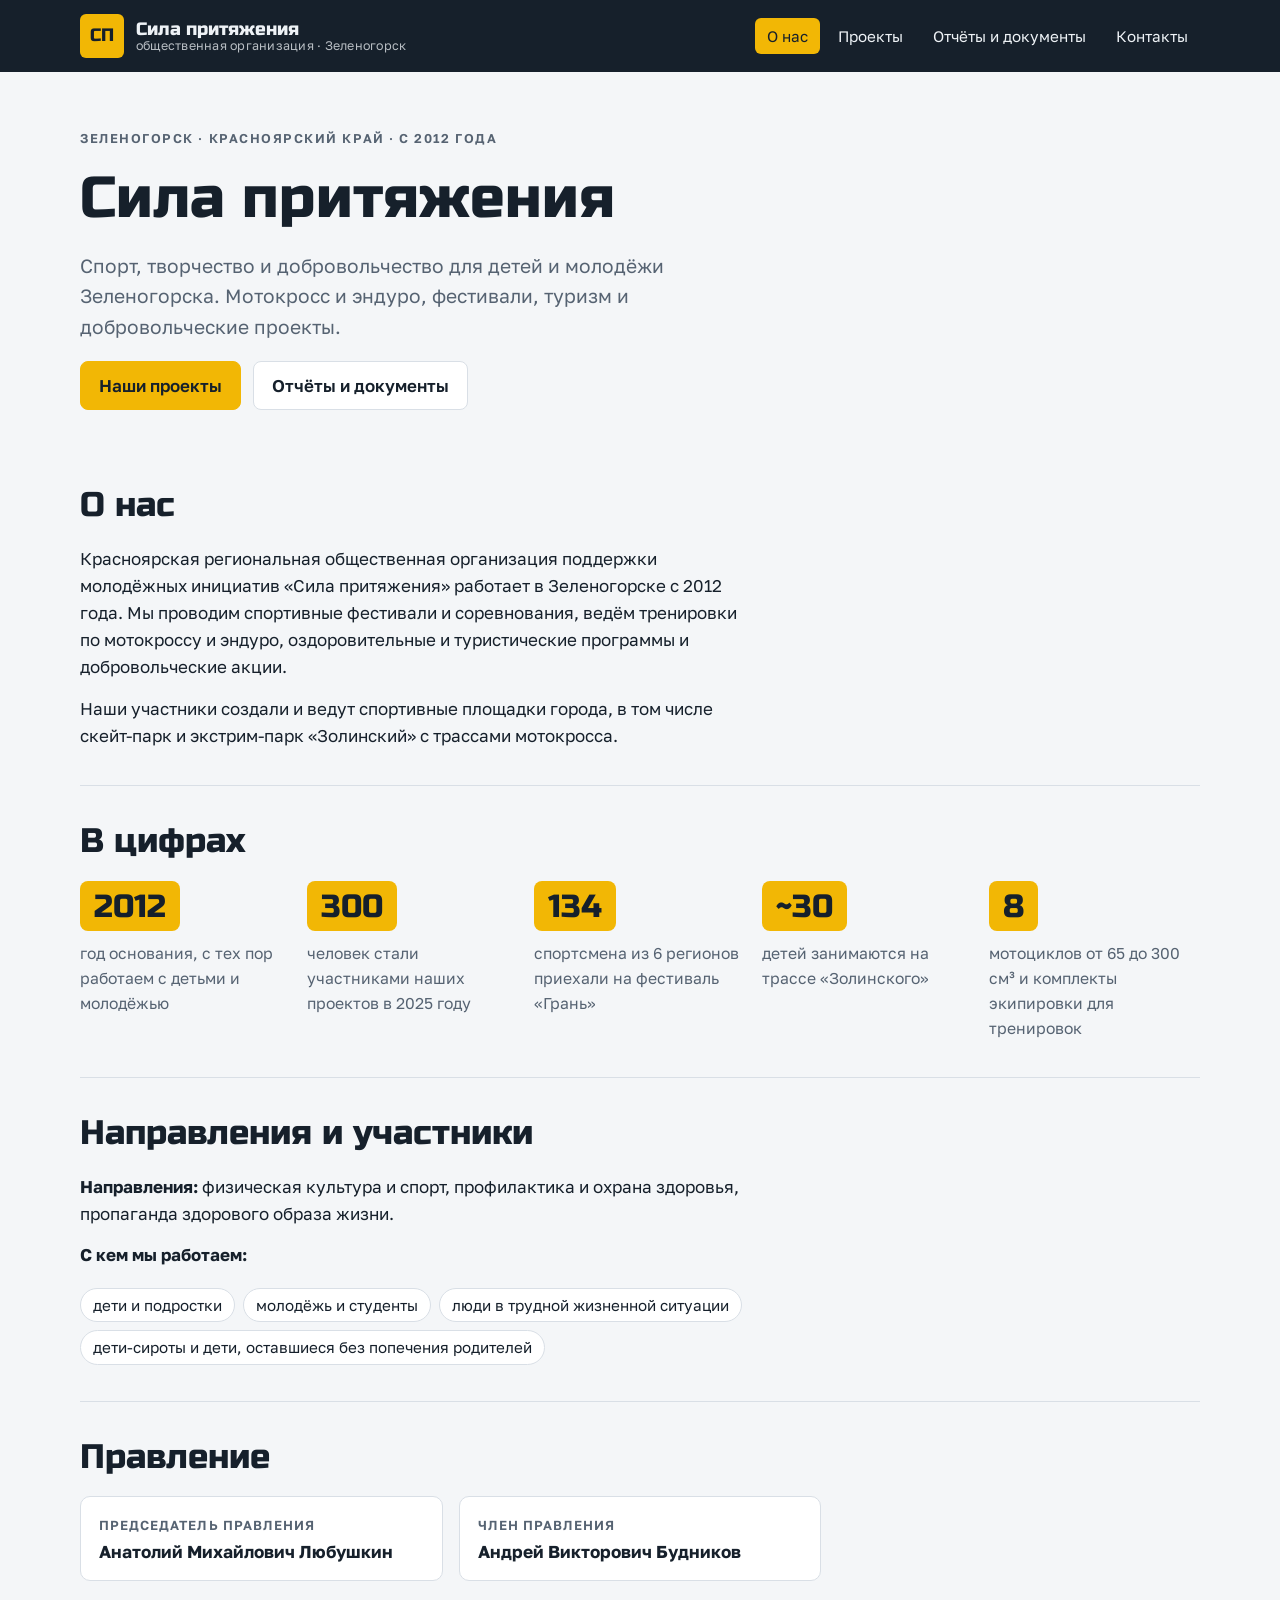
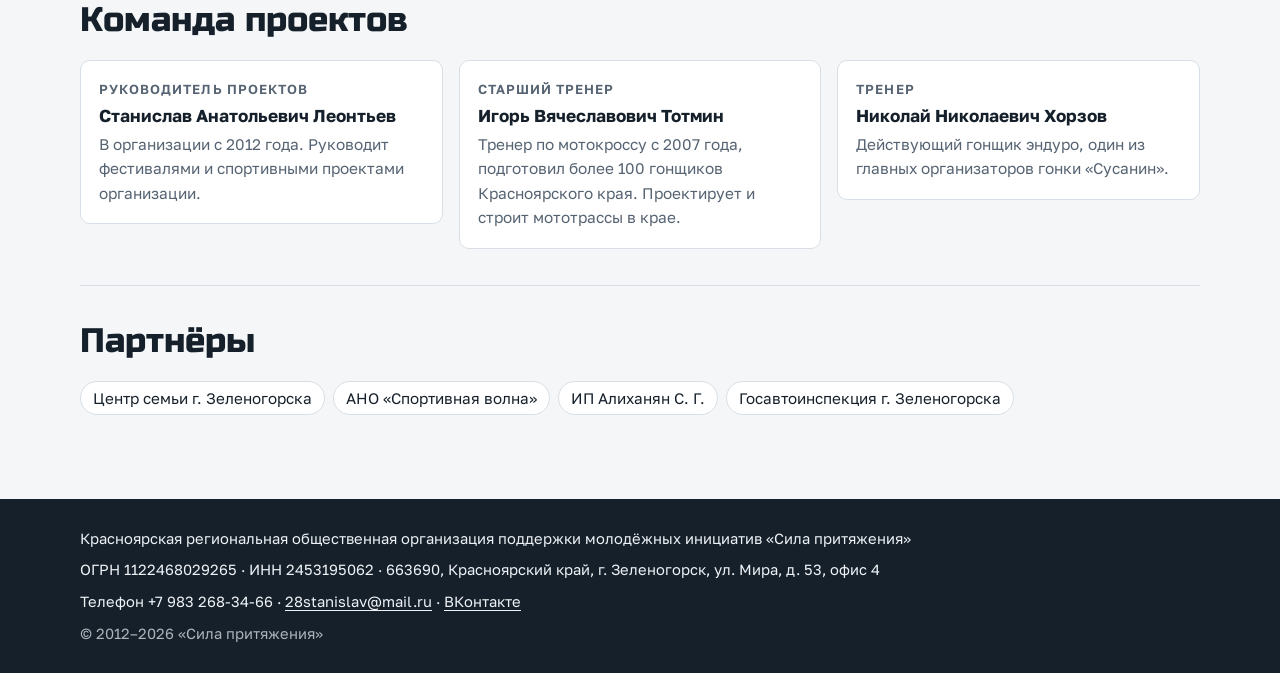
==== index.html @ d032d0d6 "Сайт КРООПМИ «Сила притяжения»: 4 страницы Co-Authored-By: Claude Opus 5.5 (1M context) <noreply@ant" ====
<!doctype html>
<html lang="ru">
<head>
<meta charset="utf-8">
<meta name="viewport" content="width=device-width, initial-scale=1, viewport-fit=cover">
<title>Сила притяжения</title>
<meta name="description" content="КРООПМИ «Сила притяжения»: спорт, мотокросс, эндуро и добровольчество для детей и молодёжи Зеленогорска с 2012 года.">
<link rel="preconnect" href="https://fonts.googleapis.com">
<link rel="preconnect" href="https://fonts.gstatic.com" crossorigin>
<link rel="stylesheet" href="https://fonts.googleapis.com/css2?family=Golos+Text:wght@400;600;700&family=Russo+One&display=swap">
<link rel="stylesheet" href="style.css">
<link rel="icon" href="data:image/svg+xml,%3Csvg xmlns='http://www.w3.org/2000/svg' viewBox='0 0 32 32'%3E%3Crect width='32' height='32' rx='6' fill='%23f2b705'/%3E%3Ctext x='16' y='22' font-family='Arial Black,Arial' font-size='15' text-anchor='middle' fill='%2316202b'%3EСП%3C/text%3E%3C/svg%3E">
</head>
<body>
<header class="top">
  <div class="wrap">
    <a class="brand" href="index.html">
      <span class="brand-mark" aria-hidden="true">СП</span>
      <span class="brand-name">Сила притяжения<span class="brand-sub">общественная организация · Зеленогорск</span></span>
    </a>
    <nav class="nav" aria-label="Разделы сайта">
      <a href="index.html" aria-current="page">О нас</a>
      <a href="proekty.html">Проекты</a>
      <a href="otchety.html">Отчёты и документы</a>
      <a href="kontakty.html">Контакты</a>
    </nav>
  </div>
</header>
<main class="wrap">
<div class="hero">
  <p class="eyebrow">Зеленогорск · Красноярский край · с 2012 года</p>
  <h1>Сила притяжения</h1>
  <p class="lead">Спорт, творчество и добровольчество для детей и молодёжи Зеленогорска. Мотокросс и эндуро, фестивали, туризм и добровольческие проекты.</p>
  <div class="cta">
    <a class="btn primary" href="proekty.html">Наши проекты</a>
    <a class="btn" href="otchety.html">Отчёты и документы</a>
  </div>
</div>

<section aria-labelledby="about">
  <h2 id="about">О нас</h2>
  <div class="prose">
    <p>Красноярская региональная общественная организация поддержки молодёжных инициатив «Сила притяжения» работает в Зеленогорске с 2012 года. Мы проводим спортивные фестивали и соревнования, ведём тренировки по мотокроссу и эндуро, оздоровительные и туристические программы и добровольческие акции.</p>
    <p>Наши участники создали и ведут спортивные площадки города, в том числе скейт-парк и экстрим-парк «Золинский» с трассами мотокросса.</p>
  </div>
</section>

<section aria-labelledby="numbers">
  <h2 id="numbers">В цифрах</h2>
  <div class="plates">
    <div class="plate"><b>2012</b><span>год основания, с тех пор работаем с детьми и молодёжью</span></div>
    <div class="plate"><b>300</b><span>человек стали участниками наших проектов в 2025 году</span></div>
    <div class="plate"><b>134</b><span>спортсмена из 6 регионов приехали на фестиваль «Грань»</span></div>
    <div class="plate"><b>~30</b><span>детей занимаются на трассе «Золинского»</span></div>
    <div class="plate"><b>8</b><span>мотоциклов от 65 до 300 см³ и комплекты экипировки для тренировок</span></div>
  </div>
</section>

<section aria-labelledby="dirs">
  <h2 id="dirs">Направления и участники</h2>
  <div class="prose">
    <p><strong>Направления:</strong> физическая культура и спорт, профилактика и охрана здоровья, пропаганда здорового образа жизни.</p>
    <p><strong>С кем мы работаем:</strong></p>
  </div>
  <ul class="tags">
    <li>дети и подростки</li>
    <li>молодёжь и студенты</li>
    <li>люди в трудной жизненной ситуации</li>
    <li>дети-сироты и дети, оставшиеся без попечения родителей</li>
  </ul>
</section>

<section aria-labelledby="team">
  <h2 id="team">Правление</h2>
  <div class="people">
    <div class="person"><span class="role">Председатель правления</span><h3>Анатолий Михайлович Любушкин</h3></div>
    <div class="person"><span class="role">Член правления</span><h3>Андрей Викторович Будников</h3></div>
  </div>
  <h2>Команда проектов</h2>
  <div class="people">
    <div class="person"><span class="role">Руководитель проектов</span><h3>Станислав Анатольевич Леонтьев</h3><p>В организации с 2012 года. Руководит фестивалями и спортивными проектами организации.</p></div>
    <div class="person"><span class="role">Старший тренер</span><h3>Игорь Вячеславович Тотмин</h3><p>Тренер по мотокроссу с 2007 года, подготовил более 100 гонщиков Красноярского края. Проектирует и строит мототрассы в крае.</p></div>
    <div class="person"><span class="role">Тренер</span><h3>Николай Николаевич Хорзов</h3><p>Действующий гонщик эндуро, один из главных организаторов гонки «Сусанин».</p></div>
  </div>
</section>

<section aria-labelledby="partners">
  <h2 id="partners">Партнёры</h2>
  <ul class="tags">
    <li>Центр семьи г. Зеленогорска</li>
    <li>АНО «Спортивная волна»</li>
    <li>ИП Алиханян С. Г.</li>
    <li>Госавтоинспекция г. Зеленогорска</li>
  </ul>
</section>
</main>
<footer class="foot">
  <div class="wrap">
    <p>Красноярская региональная общественная организация поддержки молодёжных инициатив «Сила притяжения»</p>
    <p>ОГРН 1122468029265 · ИНН 2453195062 · 663690, Красноярский край, г. Зеленогорск, ул. Мира, д. 53, офис 4</p>
    <p>Телефон +7 983 268-34-66 · <a href="mailto:28stanislav@mail.ru">28stanislav@mail.ru</a> · <a href="https://vk.com/sila_prityageniya">ВКонтакте</a></p>
    <p class="small">© 2012–2026 «Сила притяжения»</p>
  </div>
</footer>
</body>
</html>
---- style.css ----
/* Layout: одна колонка 72rem, полоса-шапка; цифры оформлены как жёлтые номера мотоциклов */
:root {
  --bg: #f4f6f8;
  --surface: #ffffff;
  --ink: #16202b;
  --muted: #566372;
  --line: #d9dfe6;
  --plate: #f2b705;
  --plate-ink: #16202b;
  --accent: #1d4f91;
  --band: #16202b;
  --band-ink: #eef2f6;
  --display: "Russo One", "Arial Black", system-ui, sans-serif;
  --body: "Golos Text", "PT Sans", system-ui, -apple-system, "Segoe UI", sans-serif;
}
@media (prefers-color-scheme: dark) {
  :root:not([data-theme="light"]) {
    --bg: #11171e; --surface: #18212b; --ink: #e8edf2; --muted: #9aa8b6; --line: #2a3643;
    --accent: #7fb0f0; --band: #0b1015; --band-ink: #e8edf2; color-scheme: dark;
  }
}
:root[data-theme="dark"] {
  --bg: #11171e; --surface: #18212b; --ink: #e8edf2; --muted: #9aa8b6; --line: #2a3643;
  --accent: #7fb0f0; --band: #0b1015; --band-ink: #e8edf2; color-scheme: dark;
}

* { box-sizing: border-box; }
html { -webkit-text-size-adjust: 100%; }
body {
  margin: 0; background: var(--bg); color: var(--ink);
  font-family: var(--body); font-size: 1.0625rem; line-height: 1.6;
}
img { max-width: 100%; }
a { color: var(--accent); text-underline-offset: 3px; }
a:focus-visible { outline: 3px solid var(--plate); outline-offset: 2px; }
h1, h2, h3 { font-family: var(--display); font-weight: 400; line-height: 1.15; text-wrap: balance; margin: 0; }
h1 { font-size: clamp(2.1rem, 6vw, 3.6rem); }
h2 { font-size: clamp(1.5rem, 3.4vw, 2.1rem); }
h3 { font-size: 1.2rem; }
p { margin: 0; }

.wrap {
  max-width: 72rem; margin: 0 auto;
  padding-left: max(16px, env(safe-area-inset-left, 0px));
  padding-right: max(16px, env(safe-area-inset-right, 0px));
}

/* Шапка */
.top { background: var(--band); color: var(--band-ink); }
.top .wrap { display: flex; flex-wrap: wrap; align-items: center; justify-content: space-between; gap: 12px 32px; padding-block: 14px; }
.brand { display: flex; align-items: center; gap: 12px; color: inherit; text-decoration: none; }
.brand-mark {
  width: 44px; height: 44px; border-radius: 6px; background: var(--plate); color: var(--plate-ink);
  display: grid; place-items: center; font-family: var(--display); font-size: 1.15rem; letter-spacing: .02em;
}
.brand-name { font-family: var(--display); font-size: 1.15rem; line-height: 1.1; }
.brand-sub { display: block; font-size: .78rem; opacity: .75; font-family: var(--body); letter-spacing: .02em; }
.nav { display: flex; flex-wrap: wrap; gap: 4px 6px; }
.nav a {
  color: var(--band-ink); text-decoration: none; padding: 6px 12px; border-radius: 6px; font-size: .95rem;
}
.nav a:hover { background: rgba(255,255,255,.08); }
.nav a[aria-current="page"] { background: var(--plate); color: var(--plate-ink); }

/* Первый экран */
.hero { padding-block: 56px 40px; display: grid; gap: 18px; }
.eyebrow { font-size: .8rem; text-transform: uppercase; letter-spacing: .12em; color: var(--muted); font-weight: 600; }
.lead { font-size: 1.2rem; max-width: 40rem; color: var(--muted); }

main section { padding-block: 36px; border-top: 1px solid var(--line); display: grid; gap: 20px; }
main section:first-of-type { border-top: 0; }
.prose { max-width: 42rem; display: grid; gap: 14px; }

/* Цифры — номерные таблички */
.plates { display: grid; grid-template-columns: repeat(auto-fit, minmax(10rem, 1fr)); gap: 16px; }
.plate { display: grid; gap: 10px; align-content: start; }
.plate b {
  justify-self: start; background: var(--plate); color: var(--plate-ink); font-family: var(--display); font-weight: 400;
  font-size: 2rem; line-height: 1; padding: 10px 14px 8px; border-radius: 8px; font-variant-numeric: tabular-nums;
}
.plate span { color: var(--muted); font-size: .98rem; }

/* Списки людей и проектов */
.people { display: grid; grid-template-columns: repeat(auto-fill, minmax(17rem, 1fr)); gap: 16px; align-items: start; }
.person { background: var(--surface); border: 1px solid var(--line); border-radius: 10px; padding: 18px; display: grid; gap: 6px; align-content: start; }
.person .role { font-size: .82rem; text-transform: uppercase; letter-spacing: .08em; color: var(--muted); font-weight: 600; }
.person h3 { font-family: var(--body); font-weight: 700; font-size: 1.08rem; }
.person p { font-size: .96rem; color: var(--muted); }

.tags { display: flex; flex-wrap: wrap; gap: 8px; padding: 0; margin: 0; list-style: none; }
.tags li { border: 1px solid var(--line); border-radius: 999px; padding: 4px 12px; font-size: .95rem; background: var(--surface); }

.project { display: grid; grid-template-columns: 9rem 1fr; gap: 8px 28px; padding-block: 22px; border-top: 1px solid var(--line); }
.project:first-of-type { border-top: 0; }
.project .years { font-family: var(--display); font-size: 1.05rem; color: var(--muted); font-variant-numeric: tabular-nums; }
.project .body { display: grid; gap: 8px; min-width: 0; max-width: 46rem; }
.project .meta { font-size: .92rem; color: var(--muted); }
.badge { display: inline-block; background: var(--plate); color: var(--plate-ink); font-size: .78rem; font-weight: 700; padding: 2px 8px; border-radius: 4px; letter-spacing: .03em; vertical-align: middle; }

.cta { display: flex; flex-wrap: wrap; gap: 12px; }
.btn { display: inline-block; padding: 10px 18px; border-radius: 8px; text-decoration: none; font-weight: 600; border: 1px solid var(--line); color: var(--ink); background: var(--surface); }
.btn.primary { background: var(--plate); color: var(--plate-ink); border-color: var(--plate); }

/* Отчёты */
.table-box { overflow-x: auto; }
table { border-collapse: collapse; width: 100%; max-width: 46rem; font-size: .98rem; }
th, td { text-align: left; padding: 10px 12px; border-bottom: 1px solid var(--line); vertical-align: top; }
th { font-size: .8rem; text-transform: uppercase; letter-spacing: .08em; color: var(--muted); font-weight: 600; }
td.num { text-align: right; font-variant-numeric: tabular-nums; white-space: nowrap; }
tr.total td { font-weight: 700; }
.docs { list-style: none; padding: 0; margin: 0; display: grid; gap: 10px; max-width: 46rem; }
.docs li { background: var(--surface); border: 1px solid var(--line); border-radius: 10px; padding: 14px 16px; display: grid; gap: 2px; }
.docs .hint { color: var(--muted); font-size: .92rem; }

.req { background: var(--surface); border: 1px solid var(--line); border-radius: 10px; padding: 18px; display: grid; grid-template-columns: max-content 1fr; gap: 6px 20px; max-width: 46rem; }
.req dt { color: var(--muted); font-size: .92rem; }
.req dd { margin: 0; min-width: 0; overflow-wrap: anywhere; font-variant-numeric: tabular-nums; }

/* Подвал */
.foot { background: var(--band); color: var(--band-ink); margin-top: 48px; }
.foot .wrap { padding-block: 28px; display: grid; gap: 8px; font-size: .92rem; }
.foot a { color: var(--band-ink); }
.foot .small { opacity: .7; }

@media (max-width: 640px) {
  .project { grid-template-columns: 1fr; }
  .req { grid-template-columns: 1fr; gap: 2px; }
  .req dd { margin-bottom: 8px; }
  .hero { padding-block: 36px 24px; }
}
@media (prefers-reduced-motion: reduce) { * { scroll-behavior: auto; } }
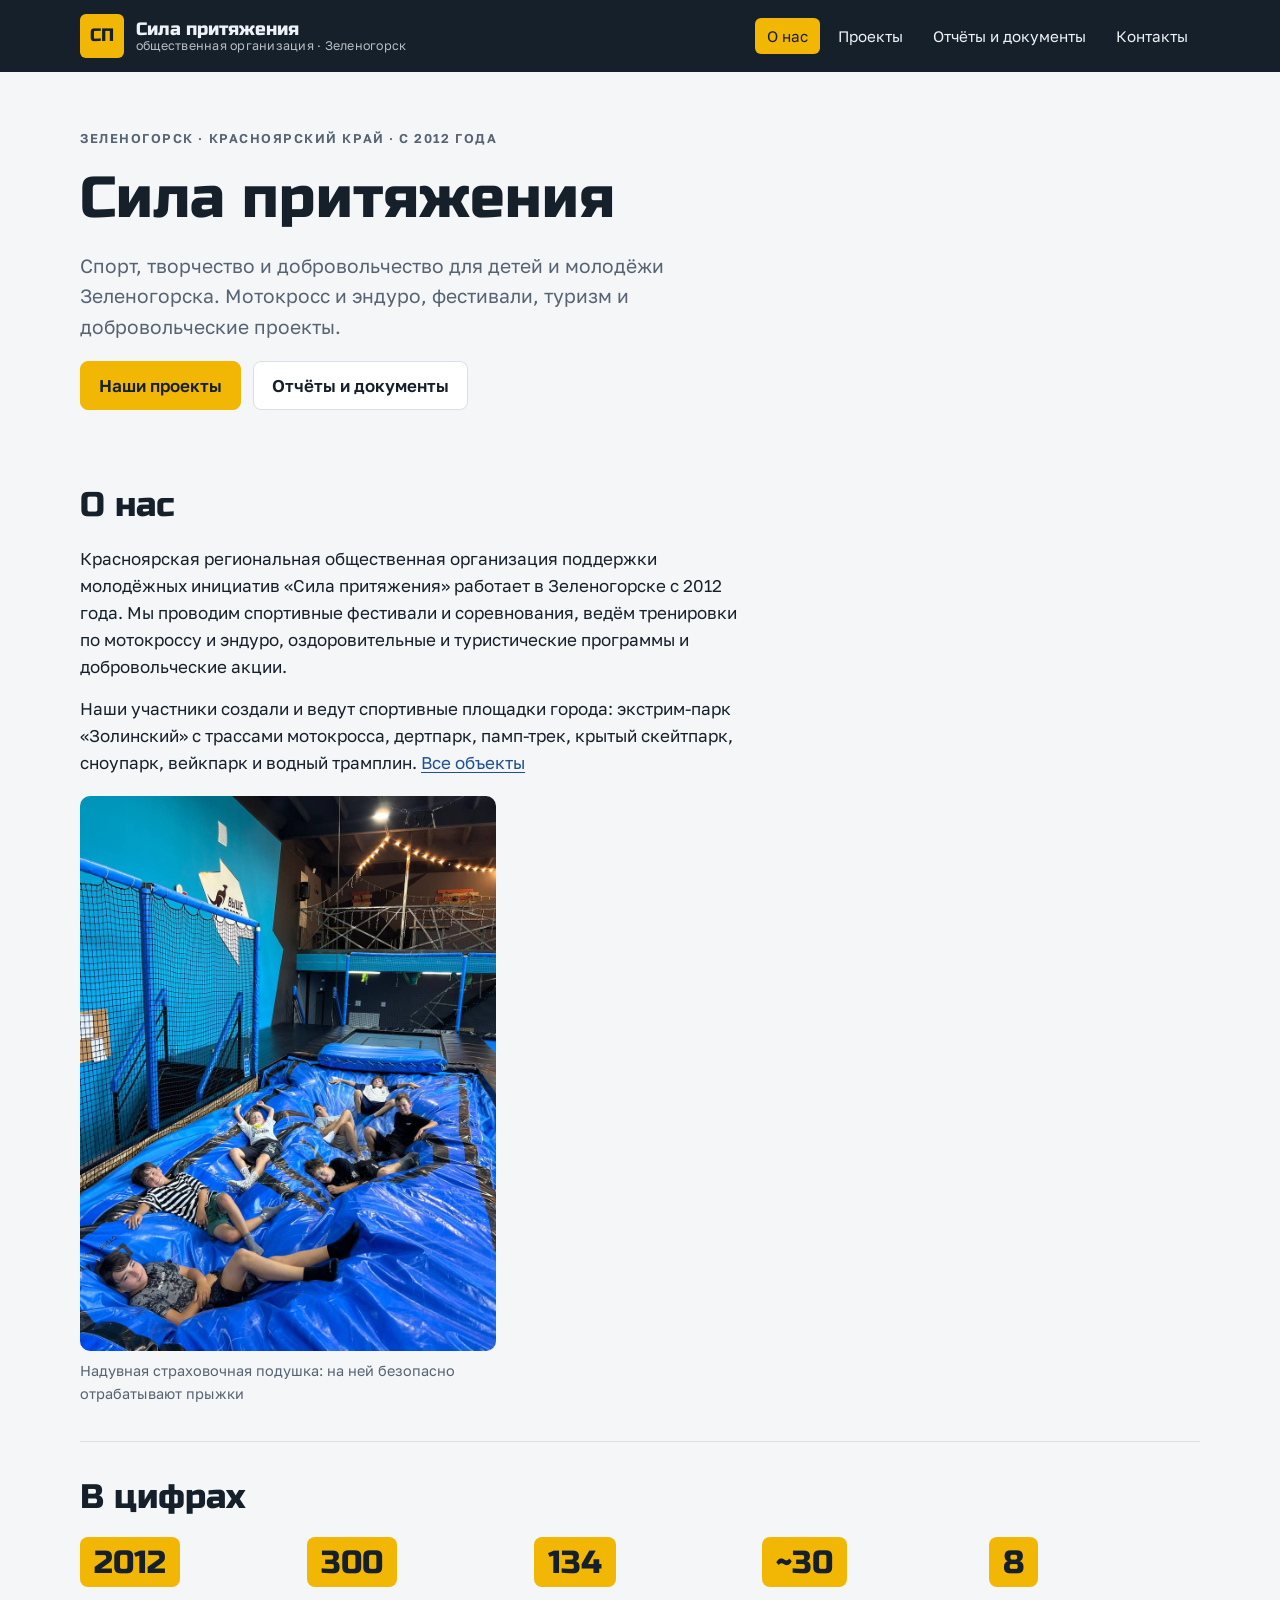
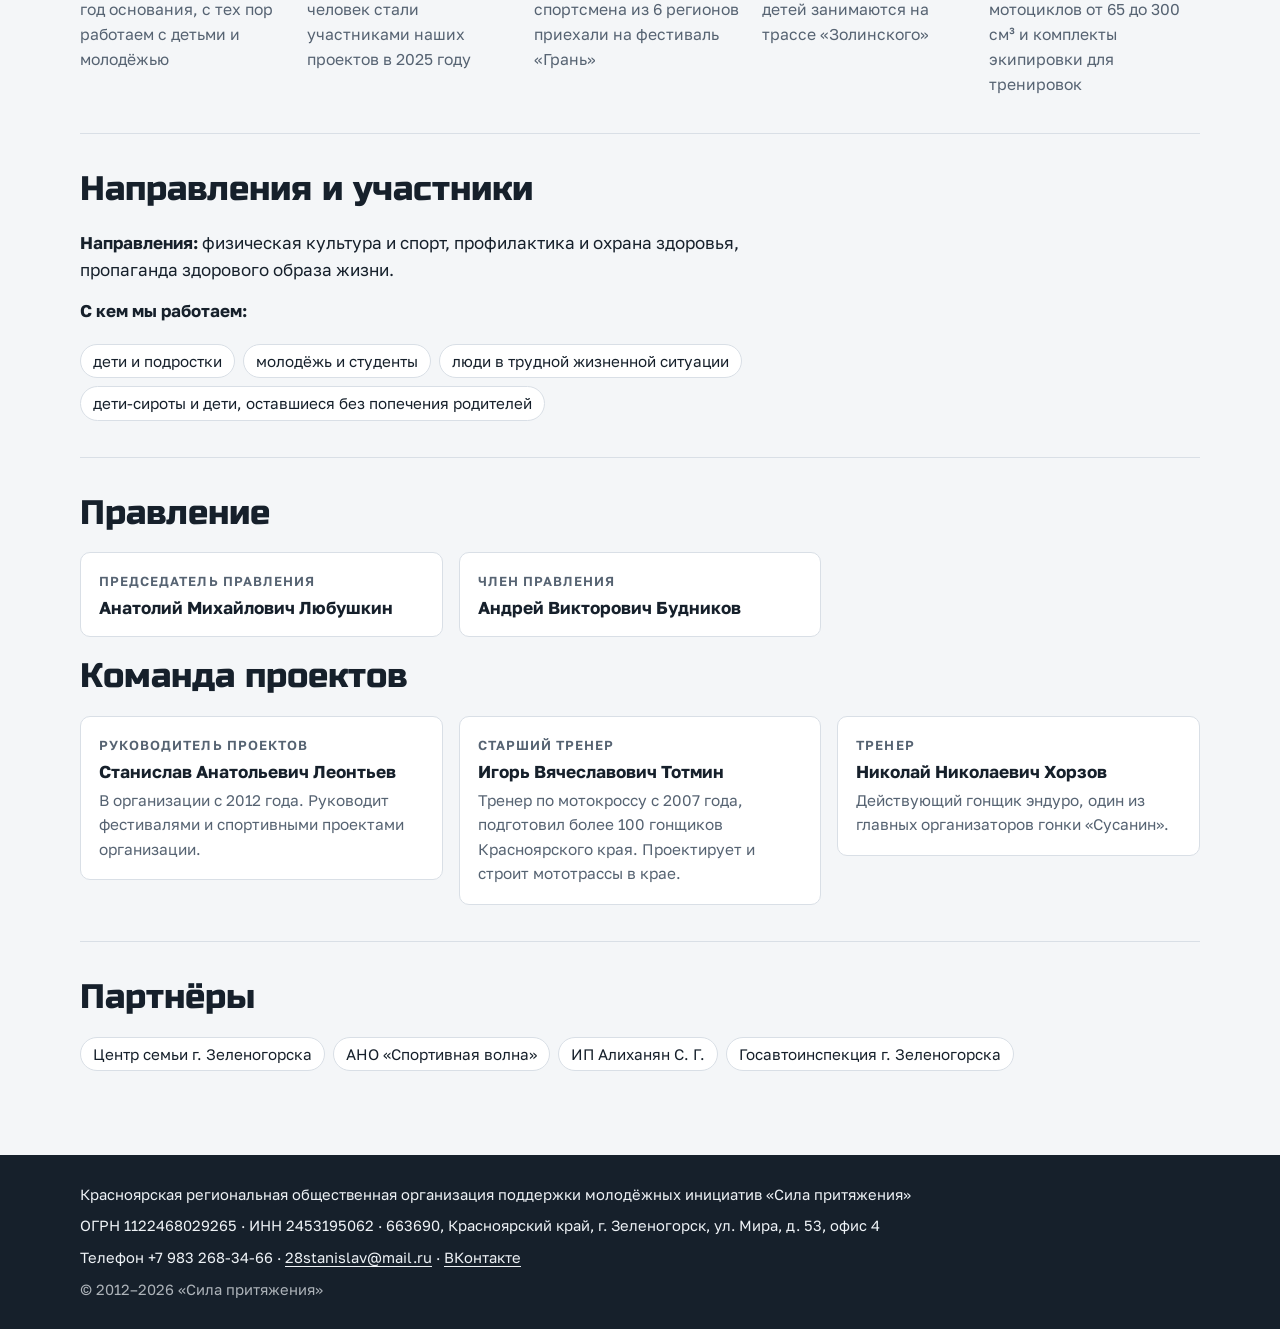
==== commit 4f2c7064: "Блок «Наши объекты» на странице проектов, фото Co-Authored-By: Claude Opus 5.5 <noreply@anthropic.co" ====
--- a/index.html
+++ b/index.html
@@ -41,8 +41,12 @@
   <h2 id="about">О нас</h2>
   <div class="prose">
     <p>Красноярская региональная общественная организация поддержки молодёжных инициатив «Сила притяжения» работает в Зеленогорске с 2012 года. Мы проводим спортивные фестивали и соревнования, ведём тренировки по мотокроссу и эндуро, оздоровительные и туристические программы и добровольческие акции.</p>
-    <p>Наши участники создали и ведут спортивные площадки города, в том числе скейт-парк и экстрим-парк «Золинский» с трассами мотокросса.</p>
+    <p>Наши участники создали и ведут спортивные площадки города: экстрим-парк «Золинский» с трассами мотокросса, дертпарк, памп-трек, крытый скейтпарк, сноупарк, вейкпарк и водный трамплин. <a href="proekty.html#objects">Все объекты</a></p>
   </div>
+  <figure class="photo">
+    <img src="img/podushka.jpg" alt="Дети на надувной страховочной подушке для отработки прыжков" width="960" height="1280">
+    <figcaption>Надувная страховочная подушка: на ней безопасно отрабатывают прыжки</figcaption>
+  </figure>
 </section>
 
 <section aria-labelledby="numbers">
--- a/style.css
+++ b/style.css
@@ -129,3 +129,15 @@
   .hero { padding-block: 36px 24px; }
 }
 @media (prefers-reduced-motion: reduce) { * { scroll-behavior: auto; } }
+
+/* Объекты */
+.objs { display: grid; grid-template-columns: repeat(auto-fill, minmax(18rem, 1fr)); gap: 16px; }
+.obj { background: var(--surface); border: 1px solid var(--line); border-radius: 10px; overflow: hidden; display: grid; grid-template-rows: auto 1fr; }
+.obj img, .obj-noimg { width: 100%; aspect-ratio: 4 / 3; object-fit: cover; display: block; height: auto; }
+.obj-noimg { display: grid; place-items: center; background: var(--bg); color: var(--muted); font-size: .85rem; text-transform: uppercase; letter-spacing: .1em; border-bottom: 1px solid var(--line); }
+.obj-body { padding: 14px 16px 18px; display: grid; gap: 6px; align-content: start; }
+.obj-body h3 { font-family: var(--body); font-weight: 700; font-size: 1.08rem; }
+.obj-body p { font-size: .96rem; color: var(--muted); }
+.photo { margin: 0; max-width: 26rem; display: grid; gap: 8px; }
+.photo img { border-radius: 10px; width: 100%; height: auto; display: block; }
+.photo figcaption { font-size: .9rem; color: var(--muted); }
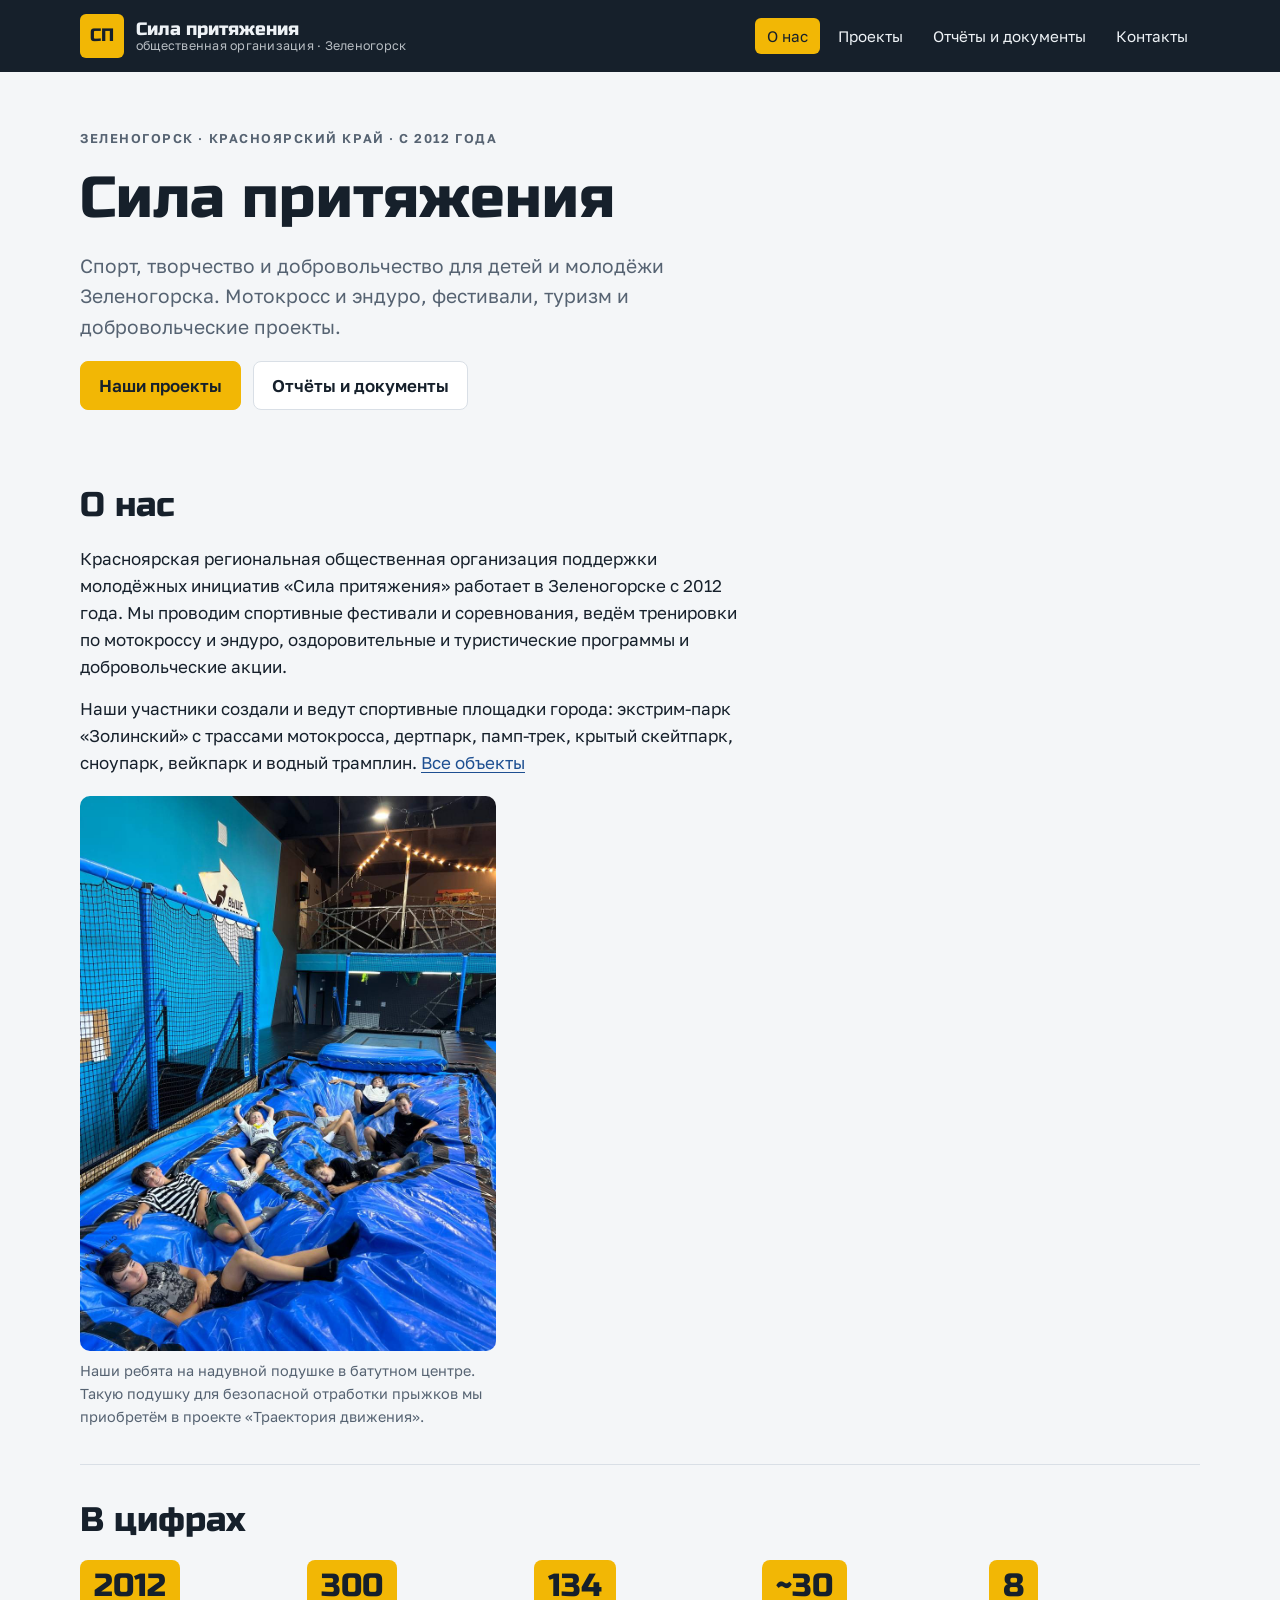
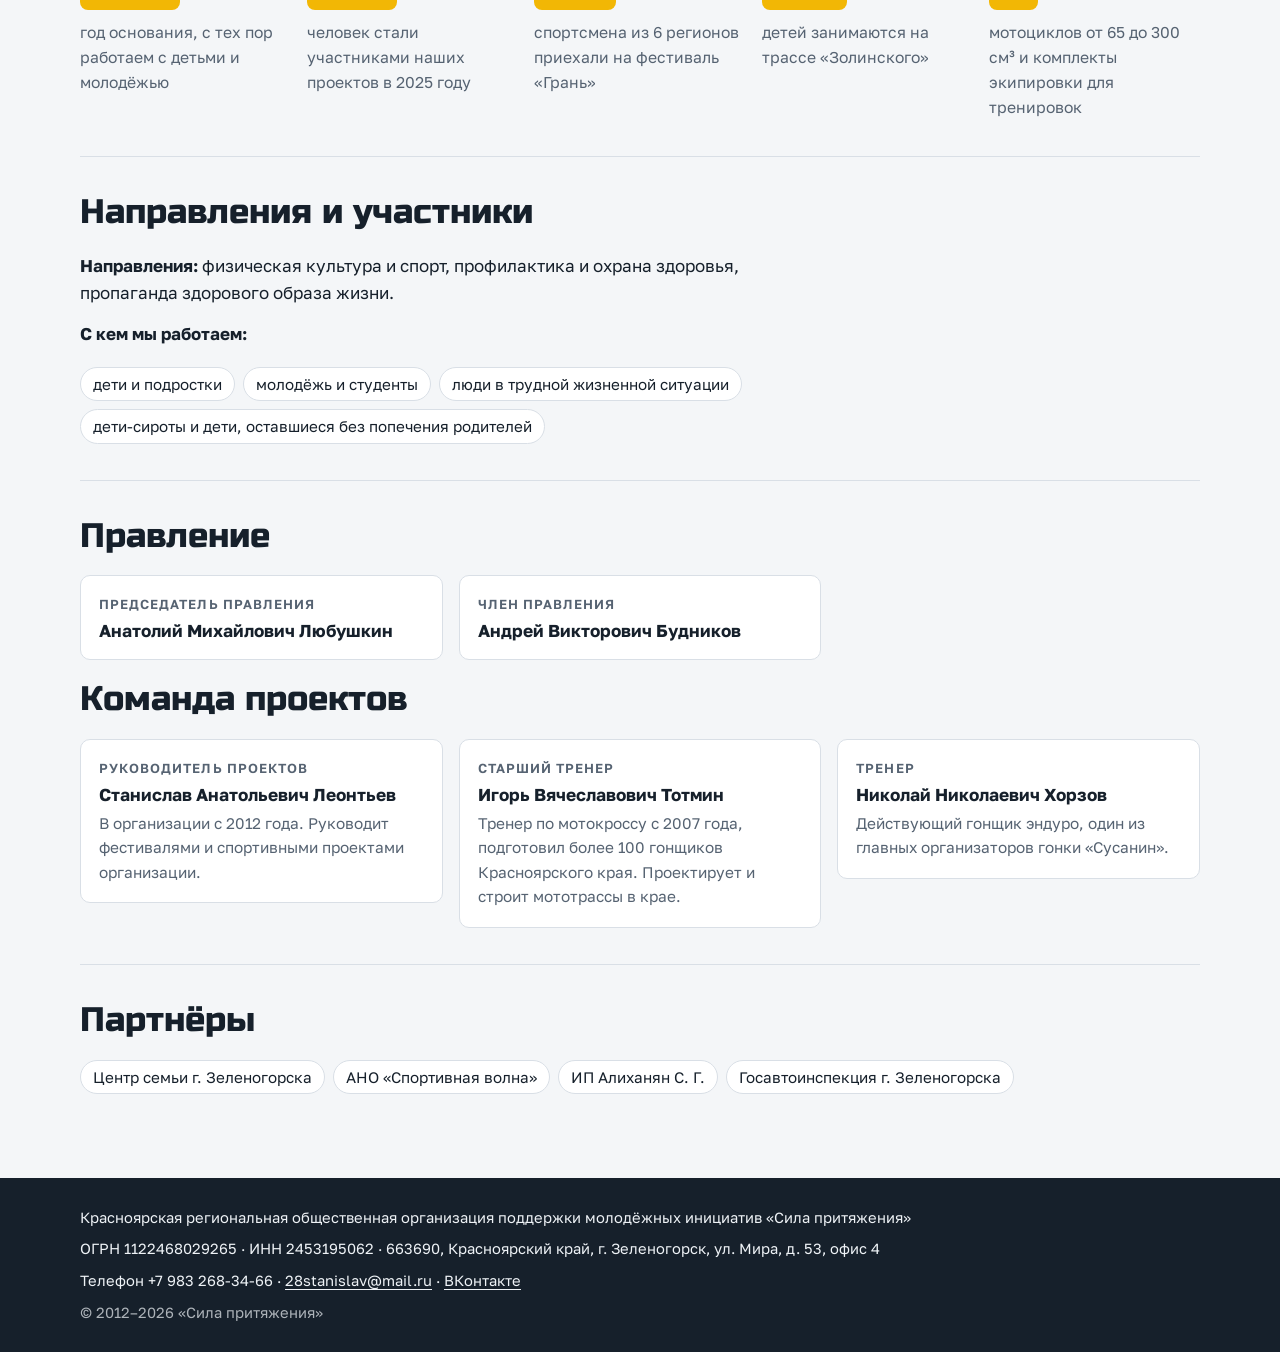
==== commit d93b0808: "Подпись к фото подушки: подушку приобретаем в проекте Co-Authored-By: Claude Opus 5.5 <noreply@anthr" ====
--- a/index.html
+++ b/index.html
@@ -45,7 +45,7 @@
   </div>
   <figure class="photo">
     <img src="img/podushka.jpg" alt="Дети на надувной страховочной подушке для отработки прыжков" width="960" height="1280">
-    <figcaption>Надувная страховочная подушка: на ней безопасно отрабатывают прыжки</figcaption>
+    <figcaption>Наши ребята на надувной подушке в батутном центре. Такую подушку для безопасной отработки прыжков мы приобретём в проекте «Траектория движения».</figcaption>
   </figure>
 </section>
 
--- a/style.css
+++ b/style.css
@@ -141,3 +141,22 @@
 .photo { margin: 0; max-width: 26rem; display: grid; gap: 8px; }
 .photo img { border-radius: 10px; width: 100%; height: auto; display: block; }
 .photo figcaption { font-size: .9rem; color: var(--muted); }
+
+/* Галерея */
+.gallery { display: grid; grid-template-columns: repeat(auto-fit, minmax(12rem, 1fr)); gap: 12px; }
+.gallery figure { margin: 0; display: grid; gap: 6px; align-content: start; }
+.gallery img { width: 100%; aspect-ratio: 3 / 4; object-fit: cover; border-radius: 8px; display: block; height: auto; }
+.gallery figcaption { font-size: .88rem; color: var(--muted); }
+
+/* «Золинский» на всю ширину */
+.obj-wide { grid-column: 1 / -1; }
+.obj-photos { display: grid; grid-template-columns: repeat(4, 1fr); gap: 2px; }
+.obj-photos img { width: 100%; aspect-ratio: 3 / 4; object-fit: cover; display: block; height: auto; }
+.obj-photos img:first-child { aspect-ratio: auto; height: 100%; }
+@media (max-width: 640px) { .obj-photos { grid-template-columns: repeat(2, 1fr); } .obj-photos img:first-child { aspect-ratio: 3 / 4; } }
+
+/* До / после */
+.before-after { display: grid; grid-template-columns: 1fr 1fr; gap: 2px; }
+.before-after figure { margin: 0; position: relative; }
+.before-after img { width: 100%; aspect-ratio: 2 / 3; object-fit: cover; display: block; height: auto; }
+.before-after figcaption { position: absolute; left: 8px; top: 8px; background: var(--plate); color: var(--plate-ink); font-size: .75rem; font-weight: 700; text-transform: uppercase; letter-spacing: .08em; padding: 2px 8px; border-radius: 4px; }
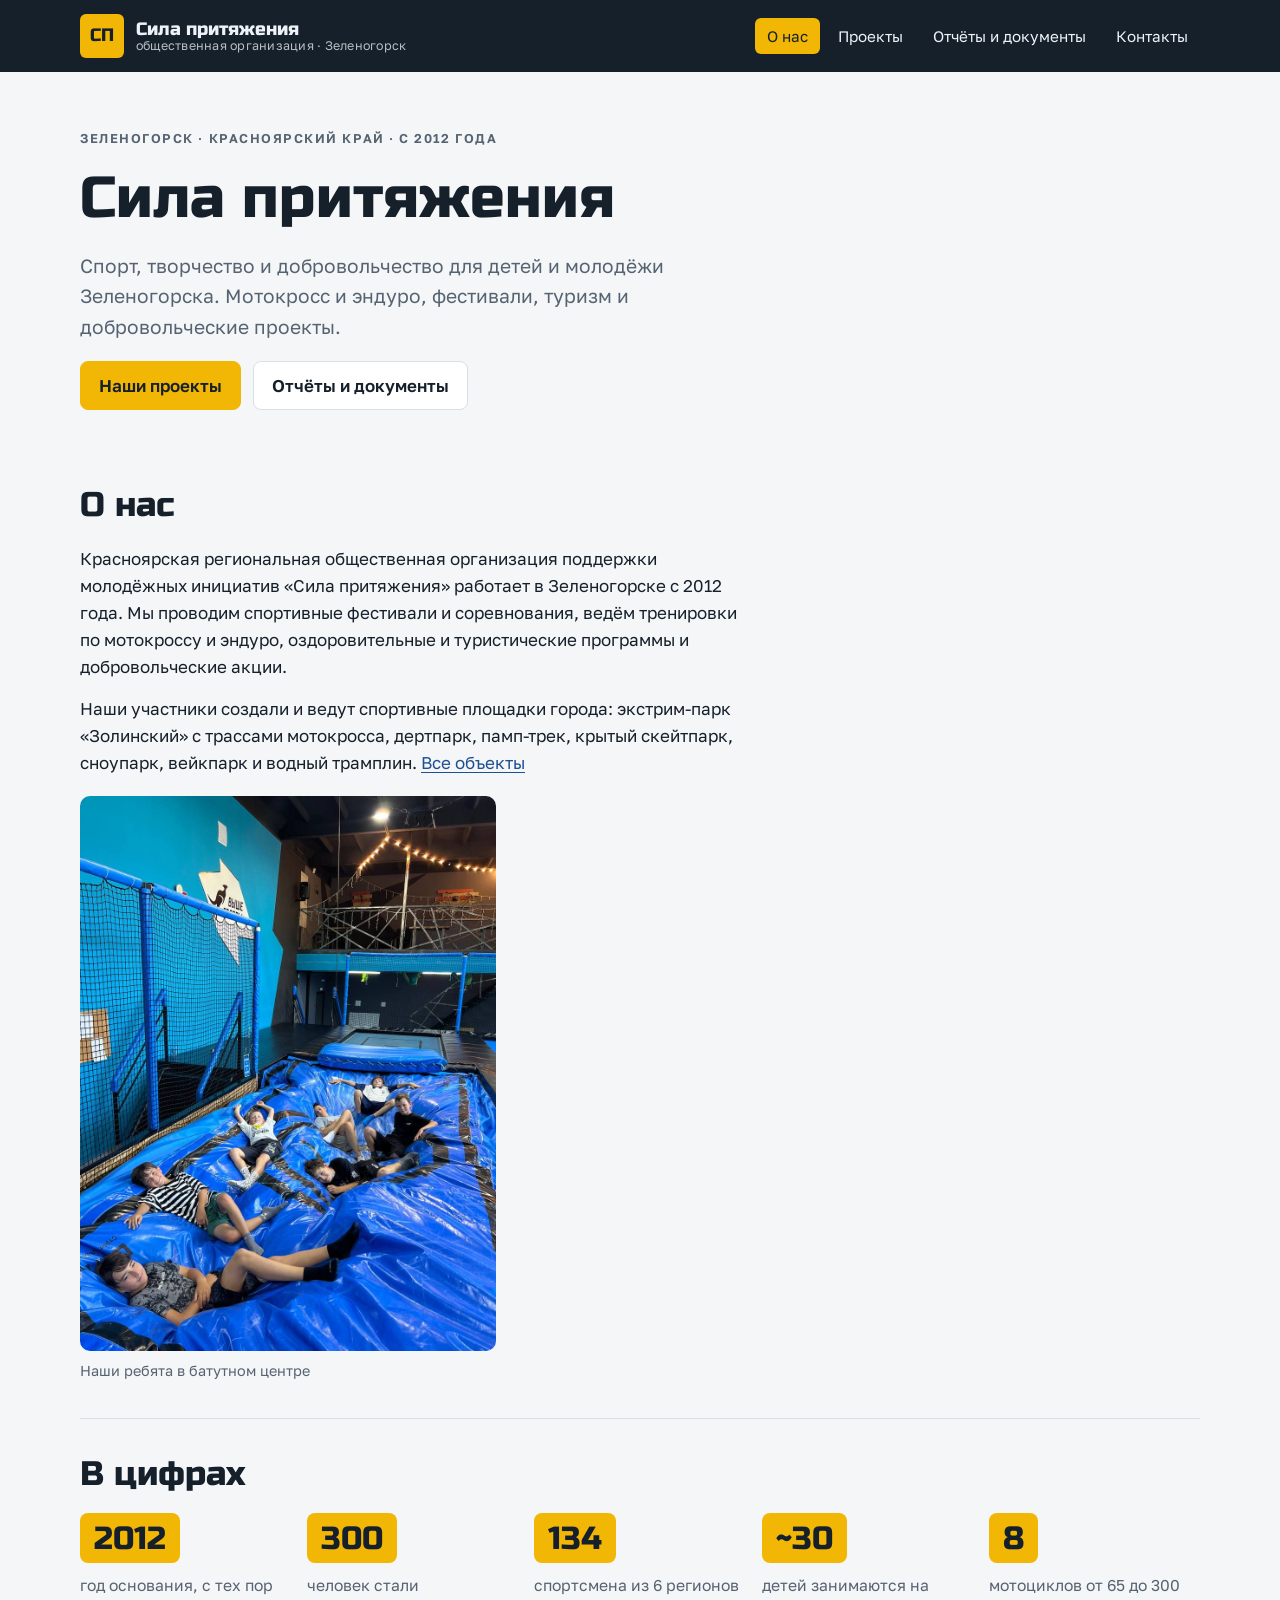
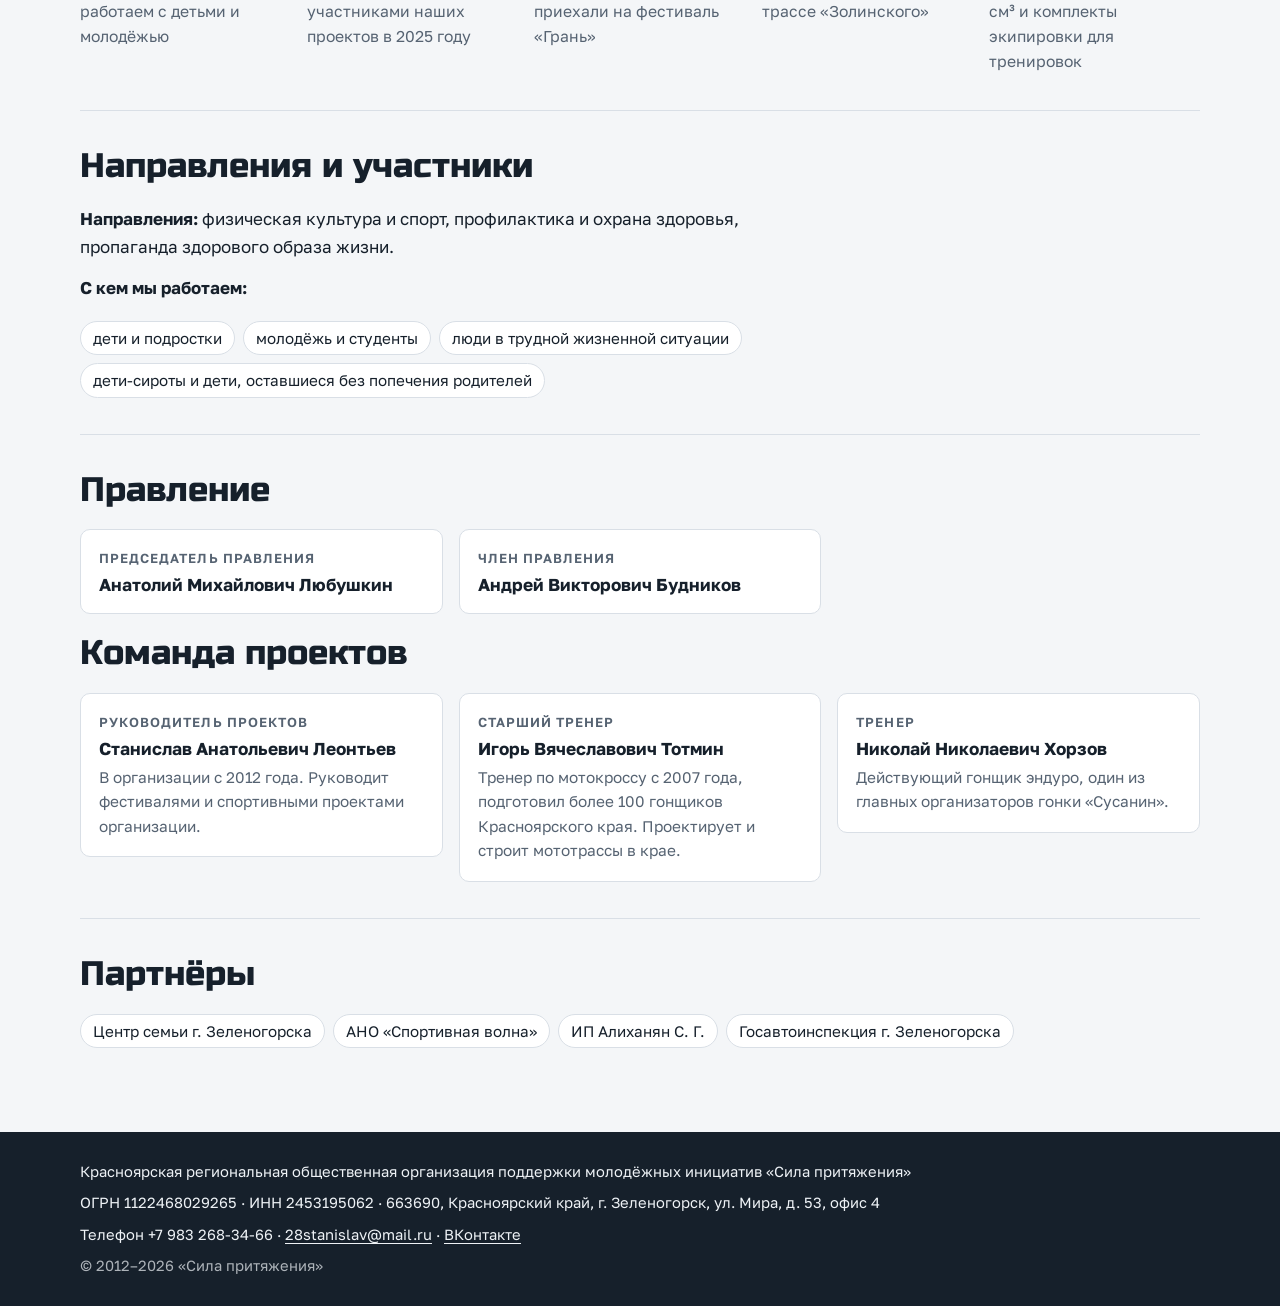
==== commit e9b6fb15: "Уточнение про подушку: фото батутного центра без отсылки к проекту, описание подушки в карточке прое" ====
--- a/index.html
+++ b/index.html
@@ -44,8 +44,8 @@
     <p>Наши участники создали и ведут спортивные площадки города: экстрим-парк «Золинский» с трассами мотокросса, дертпарк, памп-трек, крытый скейтпарк, сноупарк, вейкпарк и водный трамплин. <a href="proekty.html#objects">Все объекты</a></p>
   </div>
   <figure class="photo">
-    <img src="img/podushka.jpg" alt="Дети на надувной страховочной подушке для отработки прыжков" width="960" height="1280">
-    <figcaption>Наши ребята на надувной подушке в батутном центре. Такую подушку для безопасной отработки прыжков мы приобретём в проекте «Траектория движения».</figcaption>
+    <img src="img/podushka.jpg" alt="Дети отдыхают на надувной подушке в батутном центре" width="960" height="1280">
+    <figcaption>Наши ребята в батутном центре</figcaption>
   </figure>
 </section>
 
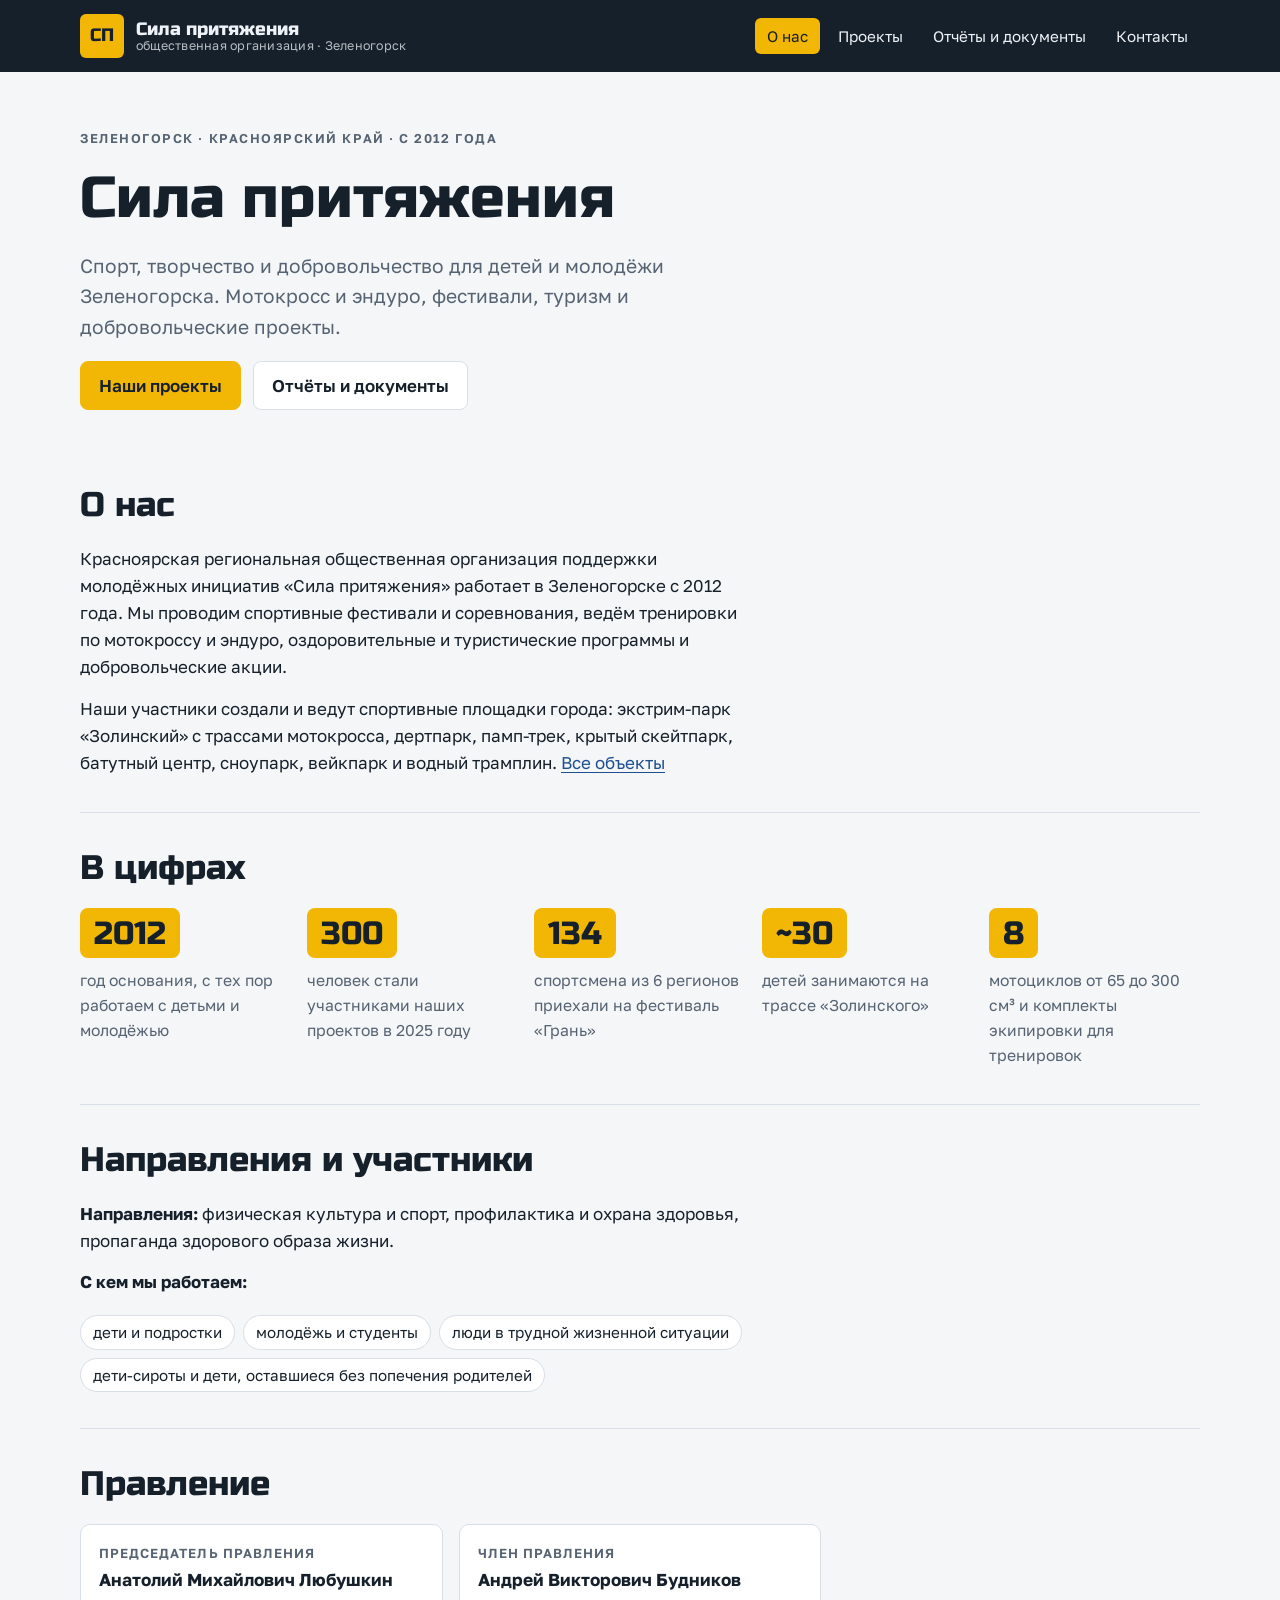
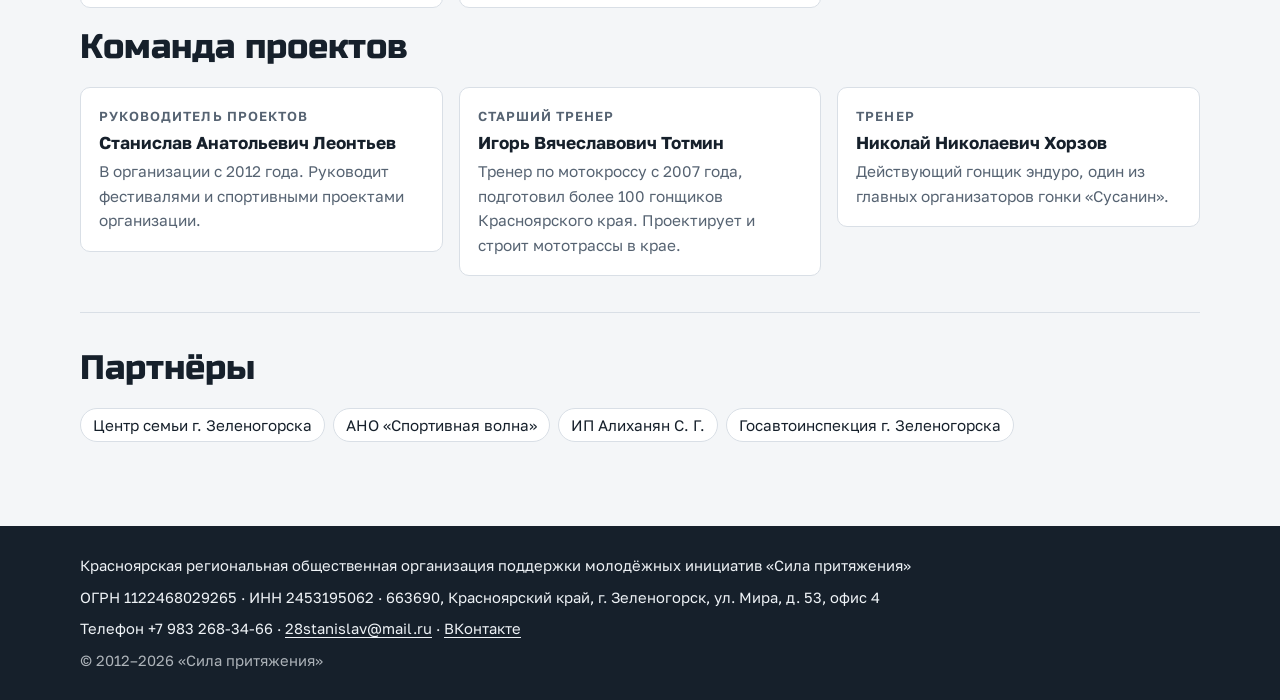
==== commit 863a7a5d: "Батутный центр: с главной в объекты, две фотографии Co-Authored-By: Claude Opus 5.5 <noreply@anthrop" ====
--- a/index.html
+++ b/index.html
@@ -41,12 +41,8 @@
   <h2 id="about">О нас</h2>
   <div class="prose">
     <p>Красноярская региональная общественная организация поддержки молодёжных инициатив «Сила притяжения» работает в Зеленогорске с 2012 года. Мы проводим спортивные фестивали и соревнования, ведём тренировки по мотокроссу и эндуро, оздоровительные и туристические программы и добровольческие акции.</p>
-    <p>Наши участники создали и ведут спортивные площадки города: экстрим-парк «Золинский» с трассами мотокросса, дертпарк, памп-трек, крытый скейтпарк, сноупарк, вейкпарк и водный трамплин. <a href="proekty.html#objects">Все объекты</a></p>
+    <p>Наши участники создали и ведут спортивные площадки города: экстрим-парк «Золинский» с трассами мотокросса, дертпарк, памп-трек, крытый скейтпарк, батутный центр, сноупарк, вейкпарк и водный трамплин. <a href="proekty.html#objects">Все объекты</a></p>
   </div>
-  <figure class="photo">
-    <img src="img/podushka.jpg" alt="Дети отдыхают на надувной подушке в батутном центре" width="960" height="1280">
-    <figcaption>Наши ребята в батутном центре</figcaption>
-  </figure>
 </section>
 
 <section aria-labelledby="numbers">
--- a/style.css
+++ b/style.css
@@ -155,8 +155,11 @@
 .obj-photos img:first-child { aspect-ratio: auto; height: 100%; }
 @media (max-width: 640px) { .obj-photos { grid-template-columns: repeat(2, 1fr); } .obj-photos img:first-child { aspect-ratio: 3 / 4; } }
 
-/* До / после */
-.before-after { display: grid; grid-template-columns: 1fr 1fr; gap: 2px; }
-.before-after figure { margin: 0; position: relative; }
-.before-after img { width: 100%; aspect-ratio: 2 / 3; object-fit: cover; display: block; height: auto; }
-.before-after figcaption { position: absolute; left: 8px; top: 8px; background: var(--plate); color: var(--plate-ink); font-size: .75rem; font-weight: 700; text-transform: uppercase; letter-spacing: .08em; padding: 2px 8px; border-radius: 4px; }
+/* Карточка с двумя фото: на широком экране занимает 2 колонки */
+.duo { display: grid; grid-template-columns: 1fr 1fr; gap: 2px; }
+.duo figure { margin: 0; position: relative; }
+.duo img { width: 100%; aspect-ratio: 4 / 3; object-fit: cover; display: block; height: auto; }
+.duo figcaption { position: absolute; left: 8px; top: 8px; background: var(--plate); color: var(--plate-ink); font-size: .75rem; font-weight: 700; text-transform: uppercase; letter-spacing: .08em; padding: 2px 8px; border-radius: 4px; }
+@media (min-width: 640px) { .obj-duo { grid-column: span 2; } }
+@media (max-width: 639px) { .duo img { aspect-ratio: 3 / 4; } }
+
